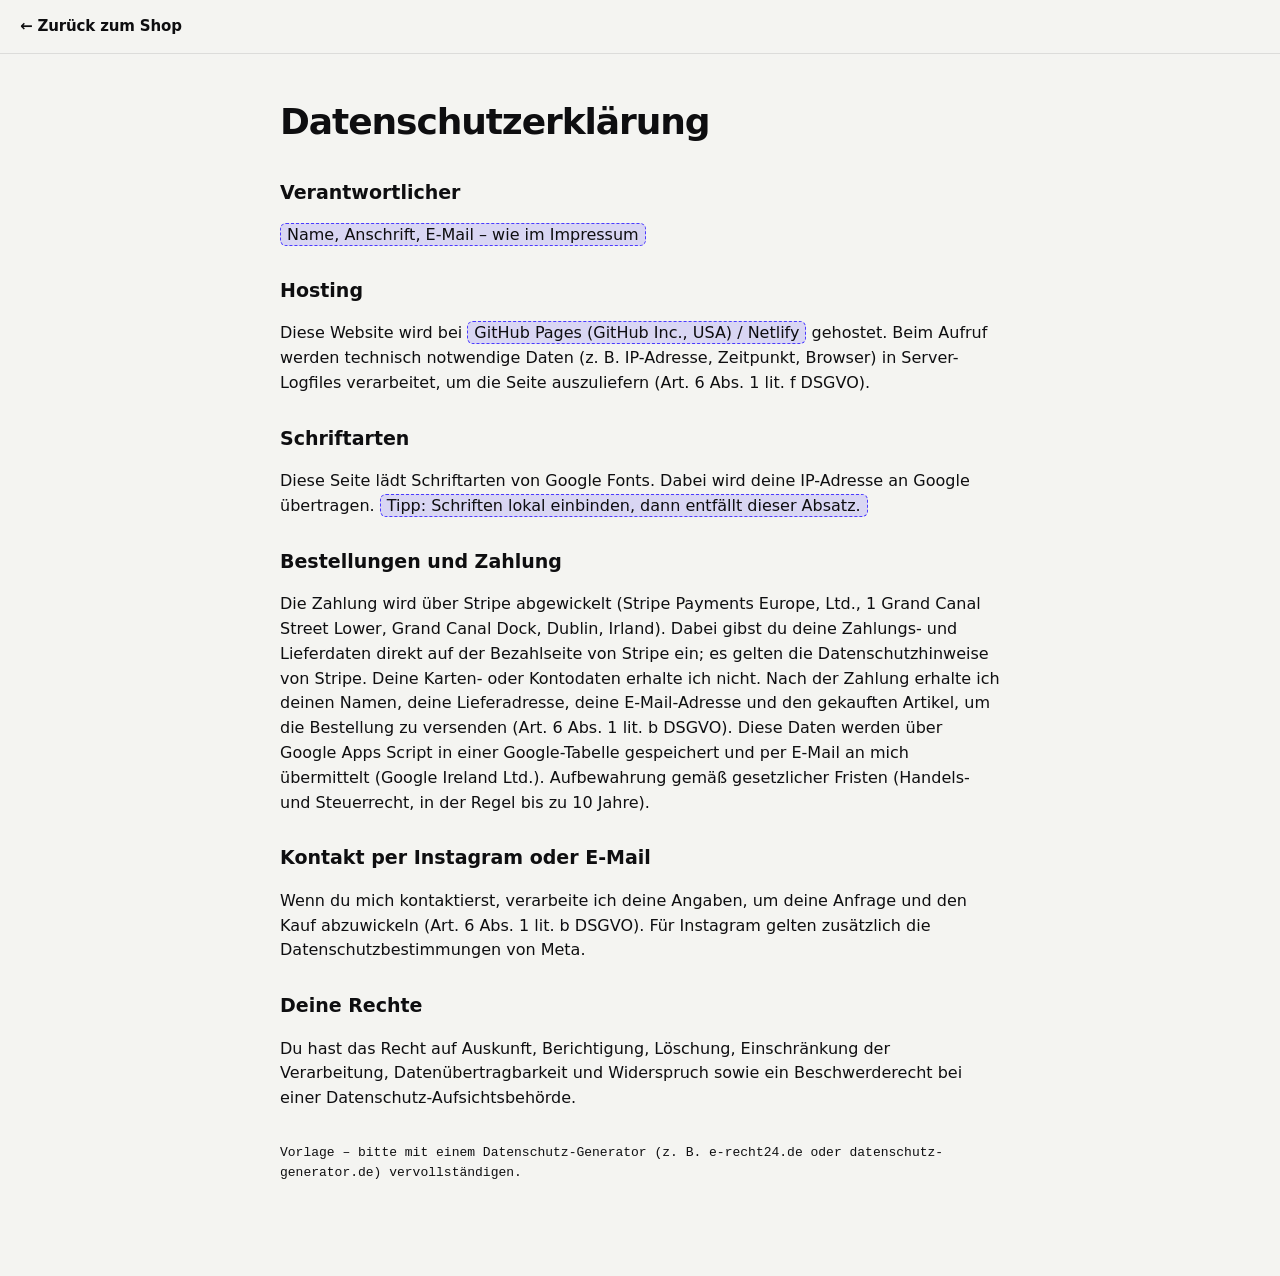
==== datenschutz.html @ ae018380 "Add files via upload" ====
<!doctype html>
<html lang="de"><head><meta charset="utf-8"><meta name="viewport" content="width=device-width, initial-scale=1">
<title>Datenschutz</title><meta name="robots" content="noindex">
<link rel="stylesheet" href="https://fonts.googleapis.com/css2?family=Bricolage+Grotesque:opsz,wght@12..96,800&family=IBM+Plex+Mono&family=IBM+Plex+Sans:wght@400;600&display=swap">
<link rel="stylesheet" href="style.css"></head><body>
<header class="top"><a class="logo" href="index.html">← Zurück zum Shop</a></header>
<main class="wrap legalpage">
<h1>Datenschutzerklärung</h1>
<h2>Verantwortlicher</h2>
<p><span class="todo">Name, Anschrift, E-Mail – wie im Impressum</span></p>
<h2>Hosting</h2>
<p>Diese Website wird bei <span class="todo">GitHub Pages (GitHub Inc., USA) / Netlify</span> gehostet. Beim Aufruf werden technisch notwendige Daten (z. B. IP-Adresse, Zeitpunkt, Browser) in Server-Logfiles verarbeitet, um die Seite auszuliefern (Art. 6 Abs. 1 lit. f DSGVO).</p>
<h2>Schriftarten</h2>
<p>Diese Seite lädt Schriftarten von Google Fonts. Dabei wird deine IP-Adresse an Google übertragen. <span class="todo">Tipp: Schriften lokal einbinden, dann entfällt dieser Absatz.</span></p>
<h2>Bestellungen und Zahlung</h2>
<p>Die Zahlung wird über Stripe abgewickelt (Stripe Payments Europe, Ltd., 1 Grand Canal Street Lower, Grand Canal Dock, Dublin, Irland). Dabei gibst du deine Zahlungs- und Lieferdaten direkt auf der Bezahlseite von Stripe ein; es gelten die Datenschutzhinweise von Stripe. Deine Karten- oder Kontodaten erhalte ich nicht. Nach der Zahlung erhalte ich deinen Namen, deine Lieferadresse, deine E-Mail-Adresse und den gekauften Artikel, um die Bestellung zu versenden (Art. 6 Abs. 1 lit. b DSGVO). Diese Daten werden über Google Apps Script in einer Google-Tabelle gespeichert und per E-Mail an mich übermittelt (Google Ireland Ltd.). Aufbewahrung gemäß gesetzlicher Fristen (Handels- und Steuerrecht, in der Regel bis zu 10 Jahre).</p>
<h2>Kontakt per Instagram oder E-Mail</h2>
<p>Wenn du mich kontaktierst, verarbeite ich deine Angaben, um deine Anfrage und den Kauf abzuwickeln (Art. 6 Abs. 1 lit. b DSGVO). Für Instagram gelten zusätzlich die Datenschutzbestimmungen von Meta.</p>
<h2>Deine Rechte</h2>
<p>Du hast das Recht auf Auskunft, Berichtigung, Löschung, Einschränkung der Verarbeitung, Datenübertragbarkeit und Widerspruch sowie ein Beschwerderecht bei einer Datenschutz-Aufsichtsbehörde.</p>
<p class="mono" style="margin-top:32px;font-size:13px">Vorlage – bitte mit einem Datenschutz-Generator (z. B. e-recht24.de oder datenschutz-generator.de) vervollständigen.</p></main></body></html>
---- style.css ----
/* Look: cleaner Drop-Store – große Bilder, breite Display-Schrift, Indigo als Akzent, hell & dunkel */
:root{
  --bg:#F4F4F1; --surface:#FFFFFF; --surface2:#EBEBE6; --ink:#0E0E10; --muted:#6B6B72;
  --line:rgba(14,14,16,.10); --accent:#4A3AFF; --accent-ink:#FFFFFF; --ok:#13804B; --bad:#D63A2F;
  --shadow:0 24px 60px -30px rgba(14,14,16,.35);
  --f-display:'Unbounded','Arial Black',system-ui,sans-serif;
  --f-body:'Manrope',system-ui,-apple-system,'Segoe UI',sans-serif;
  --f-mono:'JetBrains Mono',ui-monospace,Menlo,Consolas,monospace;
  --r:20px; color-scheme:light;
}
@media (prefers-color-scheme:dark){:root{
  --bg:#0B0B0D; --surface:#151518; --surface2:#1E1E22; --ink:#F2F2F0; --muted:#9B9BA3;
  --line:rgba(242,242,240,.10); --accent:#7B6DFF; --accent-ink:#0B0B0D; --ok:#3DD68C; --bad:#FF6B5E;
  --shadow:0 24px 60px -30px rgba(0,0,0,.8); color-scheme:dark}}

*{box-sizing:border-box}
[hidden]{display:none!important}
html{scroll-behavior:smooth}
body{margin:0;background:var(--bg);color:var(--ink);font-family:var(--f-body);font-size:16px;line-height:1.55;-webkit-font-smoothing:antialiased}
img{max-width:100%;display:block}
a{color:inherit}
button,input,select,textarea{font:inherit;color:inherit}
:focus-visible{outline:2px solid var(--accent);outline-offset:3px;border-radius:8px}
.mono{font-family:var(--f-mono)}
.wrap{max-width:1280px;margin:0 auto;padding-inline:20px}
h1,h2,h3{margin:0;text-wrap:balance}

/* ---------- Leiste ---------- */
.bar{position:sticky;top:0;z-index:20;display:flex;align-items:center;gap:20px;padding:12px 20px;padding-top:calc(12px + env(safe-area-inset-top,0px));
  background:color-mix(in srgb,var(--bg) 78%,transparent);backdrop-filter:saturate(1.6) blur(16px);-webkit-backdrop-filter:saturate(1.6) blur(16px);border-bottom:1px solid var(--line)}
.logo{font-family:var(--f-display);font-weight:800;font-size:17px;letter-spacing:-.01em;text-decoration:none;white-space:nowrap}
.links{display:flex;gap:22px;font-weight:600;font-size:14px;margin-left:auto}
.links a{text-decoration:none;color:var(--muted)} .links a:hover{color:var(--ink)}
.live{display:flex;align-items:center;gap:8px;font-family:var(--f-mono);font-size:12.5px;background:var(--surface);border:1px solid var(--line);padding:6px 12px;border-radius:99px;white-space:nowrap}
.live i{width:8px;height:8px;border-radius:50%;background:var(--ok);box-shadow:0 0 0 0 var(--ok);animation:pulse 2s infinite}
@keyframes pulse{0%{box-shadow:0 0 0 0 color-mix(in srgb,var(--ok) 60%,transparent)}100%{box-shadow:0 0 0 10px transparent}}

/* ---------- Hero ---------- */
.hero{max-width:1280px;margin:0 auto;padding:clamp(40px,8vw,96px) 20px 36px}
.kicker{font-size:12.5px;color:var(--muted);letter-spacing:.08em;text-transform:uppercase;margin:0 0 14px}
.hero h1{font-family:var(--f-display);font-weight:800;font-size:clamp(46px,11.5vw,168px);line-height:.88;letter-spacing:-.05em;overflow-wrap:anywhere}
.hero-row{display:flex;flex-wrap:wrap;gap:20px;justify-content:space-between;align-items:flex-end;margin-top:26px}
.slogan{font-size:clamp(17px,2vw,21px);max-width:40ch;margin:0;color:var(--muted)}
.cta{display:inline-flex;gap:10px;align-items:center;text-decoration:none;font-weight:700;background:var(--ink);color:var(--bg);padding:14px 22px;border-radius:99px;transition:transform .2s}
.cta:hover{transform:translateY(-2px)}

.ticker{overflow:hidden;border-block:1px solid var(--line);background:var(--surface);padding:12px 0}
.track{display:flex;gap:40px;width:max-content;animation:run 30s linear infinite;font-family:var(--f-display);font-weight:700;font-size:15px;letter-spacing:.02em;text-transform:uppercase}
.track span{display:flex;gap:40px;align-items:center}
.track b{color:var(--accent);font-weight:700}
@keyframes run{to{transform:translateX(-50%)}}

/* ---------- Filter ---------- */
.filterbar{position:sticky;top:calc(58px + env(safe-area-inset-top,0px));z-index:10;display:flex;flex-wrap:wrap;gap:12px;justify-content:space-between;align-items:center;
  padding:14px 0;margin-top:22px;background:var(--bg)}
.seg{display:flex;gap:4px;background:var(--surface2);padding:4px;border-radius:99px;overflow-x:auto;max-width:100%}
.seg button{border:0;background:transparent;padding:8px 16px;border-radius:99px;cursor:pointer;font-weight:600;font-size:14px;white-space:nowrap;color:var(--muted)}
.seg button[aria-pressed="true"]{background:var(--surface);color:var(--ink);box-shadow:0 2px 8px -2px rgba(0,0,0,.18)}
.fright{display:flex;flex-wrap:wrap;gap:10px;align-items:center}
.field{display:flex;align-items:center;gap:8px;font-size:13px;color:var(--muted);font-weight:600}
.field select{border:1px solid var(--line);background:var(--surface);border-radius:99px;padding:8px 12px;font-weight:600;color:var(--ink)}
.switch{display:flex;align-items:center;gap:8px;font-size:14px;font-weight:600;cursor:pointer}
.switch input{position:absolute;opacity:0;width:1px;height:1px}
.knob{width:40px;height:24px;border-radius:99px;background:var(--surface2);border:1px solid var(--line);position:relative;transition:background .2s}
.knob::after{content:"";position:absolute;top:2px;left:2px;width:18px;height:18px;border-radius:50%;background:var(--surface);box-shadow:0 1px 3px rgba(0,0,0,.3);transition:transform .2s}
.switch input:checked + .knob{background:var(--accent)}
.switch input:checked + .knob::after{transform:translateX(16px)}
.switch input:focus-visible + .knob{outline:2px solid var(--accent);outline-offset:2px}

/* ---------- Raster ---------- */
.grid{display:grid;grid-template-columns:repeat(auto-fill,minmax(250px,1fr));gap:28px 18px;padding:8px 0 80px}
.card{all:unset;cursor:pointer;display:flex;flex-direction:column;gap:12px;min-width:0}
.card:focus-visible{outline:2px solid var(--accent);outline-offset:6px;border-radius:var(--r)}
.media{position:relative;aspect-ratio:4/5;border-radius:var(--r);overflow:hidden;background:var(--surface2)}
.media img{position:absolute;inset:0;width:100%;height:100%;object-fit:cover;transition:opacity .45s,transform .6s cubic-bezier(.2,.7,.2,1)}
.media img.alt{opacity:0}
.card:hover .media img{transform:scale(1.04)}
.card:hover .media img.alt{opacity:1}
.pill{position:absolute;top:12px;left:12px;font-family:var(--f-mono);font-size:11.5px;font-weight:500;padding:5px 10px;border-radius:99px;background:var(--surface);color:var(--ink)}
.pill.new{background:var(--accent);color:var(--accent-ink)}
.card.sold .media img{filter:grayscale(1);opacity:.45}
.card.sold .pill{background:var(--ink);color:var(--bg)}
.size{position:absolute;bottom:12px;right:12px;font-family:var(--f-mono);font-size:12px;background:color-mix(in srgb,var(--surface) 85%,transparent);backdrop-filter:blur(8px);padding:5px 10px;border-radius:99px}
.meta{display:grid;grid-template-columns:1fr auto;gap:2px 12px;padding:0 4px}
.meta .b{grid-column:1/-1;font-size:12px;color:var(--muted);font-weight:600;text-transform:uppercase;letter-spacing:.06em}
.meta .t{font-weight:700;font-size:16px;line-height:1.3}
.meta .p{font-family:var(--f-display);font-weight:700;font-size:16px;white-space:nowrap}
.card.sold .meta .p{text-decoration:line-through;color:var(--muted)}
.empty{grid-column:1/-1;color:var(--muted);padding:40px 0}

/* ---------- Infos ---------- */
.info{display:grid;grid-template-columns:repeat(auto-fit,minmax(260px,1fr));gap:16px;padding-bottom:80px}
.info-card{background:var(--surface);border:1px solid var(--line);border-radius:var(--r);padding:24px}
.info-card .mono{font-size:12px;color:var(--accent)}
.info-card h3{font-family:var(--f-display);font-size:20px;font-weight:700;margin:8px 0 6px;letter-spacing:-.02em}
.info-card p{margin:0;color:var(--muted)}

/* ---------- Footer ---------- */
.foot{border-top:1px solid var(--line);padding-block:40px calc(40px + env(safe-area-inset-bottom,0px))}
.foot-in{display:flex;flex-wrap:wrap;gap:24px;justify-content:space-between;align-items:flex-end}
.foot-name{font-family:var(--f-display);font-weight:800;font-size:clamp(26px,4vw,40px);letter-spacing:-.04em}
.contact{display:flex;flex-wrap:wrap;gap:8px 20px;margin-top:10px;font-size:14px;color:var(--muted)}
.legal{display:flex;flex-wrap:wrap;gap:18px;font-size:14px;color:var(--muted)}

/* ---------- Drawer ---------- */
.scrim{position:fixed;inset:0;z-index:40;background:rgba(0,0,0,.45);animation:fade .25s}
.drawer{position:fixed;z-index:41;top:0;right:0;bottom:0;width:min(520px,100%);background:var(--surface);box-shadow:var(--shadow);display:flex;flex-direction:column;
  animation:slide .35s cubic-bezier(.2,.8,.2,1);padding-bottom:env(safe-area-inset-bottom,0px)}
@keyframes slide{from{transform:translateX(100%)}}
@keyframes fade{from{opacity:0}}
@media (max-width:640px){
  .drawer{top:auto;width:100%;max-height:92%;border-radius:24px 24px 0 0;animation-name:up}
  @keyframes up{from{transform:translateY(100%)}}
}
.d-head{display:flex;align-items:center;gap:10px;padding:14px 16px;border-bottom:1px solid var(--line)}
.d-step{flex:1;font-size:12px;color:var(--muted);text-transform:uppercase;letter-spacing:.08em}
.icon-btn{width:38px;height:38px;border-radius:50%;border:1px solid var(--line);background:var(--surface);cursor:pointer;font-size:16px}
.d-body{overflow-y:auto;padding:16px 20px 24px;flex:1}
.carousel{display:flex;gap:10px;overflow-x:auto;scroll-snap-type:x mandatory;border-radius:var(--r);scrollbar-width:none}
.carousel::-webkit-scrollbar{display:none}
.carousel img{flex:0 0 100%;aspect-ratio:4/5;object-fit:cover;border-radius:var(--r);scroll-snap-align:center;background:var(--surface2)}
.dots{display:flex;justify-content:center;gap:6px;margin:10px 0 4px;min-height:8px}
.dots i{width:6px;height:6px;border-radius:99px;background:var(--line);transition:width .2s,background .2s}
.dots i.on{width:18px;background:var(--ink)}
.d-brand{font-size:12px;color:var(--muted);text-transform:uppercase;letter-spacing:.08em;margin:12px 0 4px}
.drawer h2{font-family:var(--f-display);font-weight:700;font-size:26px;letter-spacing:-.03em;line-height:1.1}
.d-price{font-family:var(--f-display);font-weight:800;font-size:28px;margin:8px 0 14px}
.specs{display:grid;grid-template-columns:auto 1fr;gap:8px 18px;margin:0 0 14px;padding:14px;background:var(--surface2);border-radius:14px;font-size:15px}
.specs dt{color:var(--muted);font-weight:600}
.specs dd{margin:0;font-variant-numeric:tabular-nums}
.d-desc{color:var(--muted);margin:0 0 16px}
.d-actions{display:flex;flex-direction:column;gap:10px;position:sticky;bottom:-24px;background:var(--surface);padding:12px 0 4px}
.buy{display:flex;justify-content:center;align-items:center;gap:10px;width:100%;border:0;border-radius:99px;padding:16px 20px;background:var(--accent);color:var(--accent-ink);font-weight:700;font-size:16px;cursor:pointer;text-decoration:none;transition:transform .15s,filter .15s}
.buy:hover{filter:brightness(1.07)} .buy:active{transform:scale(.98)}
.buy.ghost{background:var(--surface2);color:var(--ink)}
.buy:disabled{opacity:.6;cursor:progress}
.soldbox{padding:14px 16px;border-radius:14px;background:var(--surface2);font-weight:600;text-align:center}

/* Checkout */
.mini{display:flex;gap:14px;align-items:center;padding:12px;background:var(--surface2);border-radius:16px;margin-bottom:16px}
.mini img{width:64px;height:80px;object-fit:cover;border-radius:10px}
.mini b{display:block;font-size:15px}
.mini span{font-size:13px;color:var(--muted)}
.f2{display:grid;grid-template-columns:1fr 2fr;gap:12px}
.inp{display:flex;flex-direction:column;gap:6px;font-size:13px;font-weight:600;color:var(--muted);min-width:0}
.inp.full{grid-column:1/-1}
.inp input,.inp select,.inp textarea{border:1px solid var(--line);background:var(--bg);border-radius:12px;padding:12px 14px;font-size:16px;font-weight:500;color:var(--ink);width:100%}
.inp input:focus,.inp select:focus,.inp textarea:focus{outline:none;border-color:var(--accent);box-shadow:0 0 0 3px color-mix(in srgb,var(--accent) 22%,transparent)}
.inp input.invalid{border-color:var(--bad)}
.hp{position:absolute;left:-9999px;width:1px;height:1px;overflow:hidden}
.sum{margin:18px 0 12px;padding:14px 0;border-block:1px solid var(--line);display:grid;grid-template-columns:1fr auto;gap:6px;font-size:15px}
.sum .tot{font-family:var(--f-display);font-weight:700;font-size:18px}
.agree{display:flex;gap:10px;align-items:flex-start;font-size:13.5px;color:var(--muted);margin-bottom:6px;cursor:pointer}
.agree input{width:18px;height:18px;accent-color:var(--accent);margin-top:2px;flex:none}
.err{color:var(--bad);font-size:14px;font-weight:600;min-height:20px;margin:0 0 8px}

.perks{list-style:none;padding:0;margin:0 0 16px;display:grid;gap:8px;font-size:14px;color:var(--muted)}
.perks li{display:flex;gap:10px}
.perks li::before{content:"✓";color:var(--ok);font-weight:700}
.hint{font-size:12.5px;color:var(--muted);margin:0 0 6px}
.paybox{background:#FFFFFF;border-radius:16px;padding:14px;min-height:60px}
.paybox.off{opacity:.45;pointer-events:none;filter:grayscale(.6)}
.demo-btn{width:100%;border:0;border-radius:99px;padding:14px;background:#FFC439;color:#111;font-weight:800;cursor:pointer;font-size:16px}
.demo-note{font-size:12.5px;color:#555;text-align:center;margin:8px 0 0}

/* Danke */
.done{text-align:center;padding-top:40px}
.check-big{width:76px;height:76px;margin:0 auto 18px;border-radius:50%;background:var(--accent);color:var(--accent-ink);display:grid;place-items:center;font-size:38px;animation:pop .5s cubic-bezier(.2,1.6,.4,1)}
@keyframes pop{from{transform:scale(.3);opacity:0}}
.done p{color:var(--muted);max-width:40ch;margin:10px auto 18px}
.ordercard{text-align:left;background:var(--surface2);border-radius:16px;padding:16px;margin-bottom:18px;font-size:15px;display:grid;gap:6px}
.ordercard .mono{font-size:13px}

.toast{position:fixed;left:50%;bottom:calc(24px + env(safe-area-inset-bottom,0px));transform:translate(-50%,40px);opacity:0;z-index:60;background:var(--ink);color:var(--bg);padding:12px 18px;border-radius:99px;font-weight:600;font-size:14px;transition:all .3s;pointer-events:none;max-width:calc(100% - 32px)}
.toast.show{transform:translate(-50%,0);opacity:1}

/* Rechtstexte (impressum.html usw.) */
.top{position:sticky;top:0;z-index:10;padding:14px 20px;border-bottom:1px solid var(--line);background:var(--bg)}
.top .logo{font-size:15px}
.legalpage{max-width:760px;padding-block:40px 80px}
.legalpage h1{font-family:var(--f-display);font-size:36px;letter-spacing:-.03em;margin-bottom:16px}
.legalpage h2{font-family:var(--f-display);font-size:19px;margin:28px 0 8px}
.todo{background:color-mix(in srgb,var(--accent) 16%,transparent);border:1px dashed var(--accent);padding:1px 6px;border-radius:6px}

@media (max-width:720px){.links{display:none}.live{margin-left:auto}.filterbar{position:static}.f2{grid-template-columns:1fr 1.6fr}}
@media (prefers-reduced-motion:reduce){*{animation:none!important;transition:none!important}html{scroll-behavior:auto}}
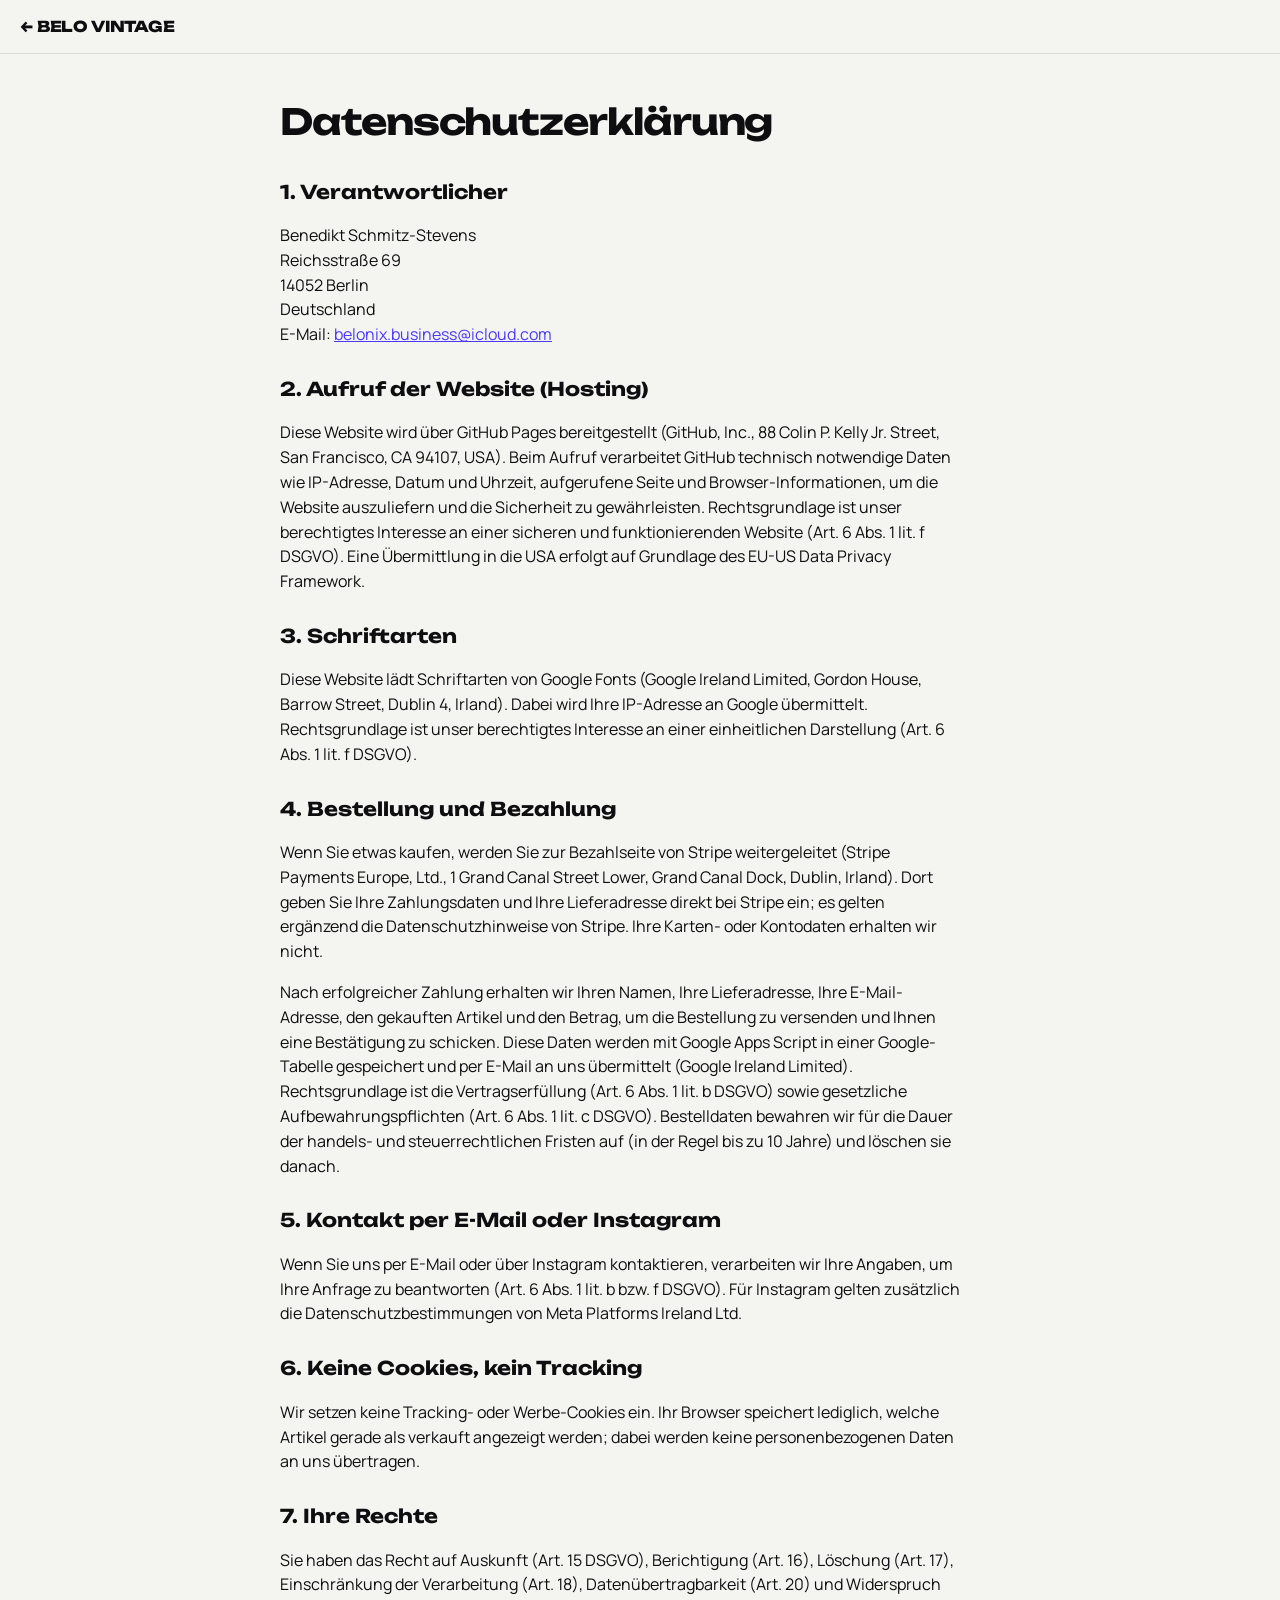
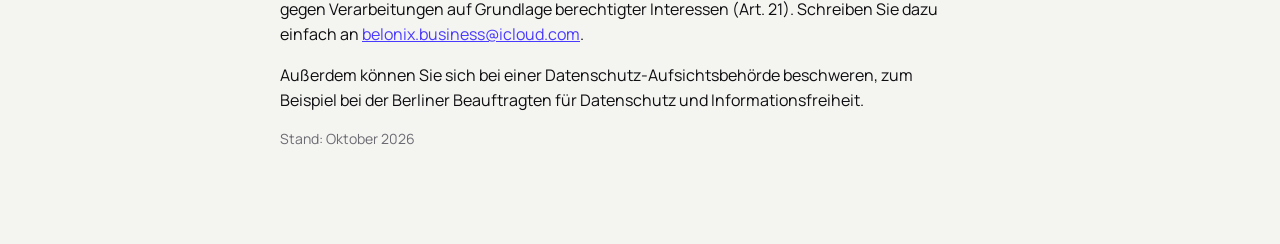
==== commit 46e96dc2: "Add files via upload" ====
--- a/datenschutz.html
+++ b/datenschutz.html
@@ -1,21 +1,28 @@
 <!doctype html>
-<html lang="de"><head><meta charset="utf-8"><meta name="viewport" content="width=device-width, initial-scale=1">
-<title>Datenschutz</title><meta name="robots" content="noindex">
-<link rel="stylesheet" href="https://fonts.googleapis.com/css2?family=Bricolage+Grotesque:opsz,wght@12..96,800&family=IBM+Plex+Mono&family=IBM+Plex+Sans:wght@400;600&display=swap">
-<link rel="stylesheet" href="style.css"></head><body>
-<header class="top"><a class="logo" href="index.html">← Zurück zum Shop</a></header>
+<html lang="de"><head><meta charset="utf-8"><meta name="viewport" content="width=device-width, initial-scale=1, viewport-fit=cover">
+<title>Datenschutz – BELO VINTAGE</title><meta name="robots" content="noindex">
+<link rel="stylesheet" href="https://fonts.googleapis.com/css2?family=Unbounded:wght@700;800&family=Manrope:wght@400;500;600;700&family=JetBrains+Mono:wght@400;500&display=swap">
+<link rel="stylesheet" href="style.css">
+<style>.legalpage p,.legalpage li{max-width:68ch;color:var(--ink)} .legalpage .muted{color:var(--muted);font-size:14px} .box{background:var(--surface);border:1px solid var(--line);border-radius:16px;padding:18px 20px;margin:12px 0} .legalpage a{color:var(--accent)}</style>
+</head><body>
+<header class="top"><a class="logo" href="index.html">← BELO VINTAGE</a></header>
 <main class="wrap legalpage">
 <h1>Datenschutzerklärung</h1>
-<h2>Verantwortlicher</h2>
-<p><span class="todo">Name, Anschrift, E-Mail – wie im Impressum</span></p>
-<h2>Hosting</h2>
-<p>Diese Website wird bei <span class="todo">GitHub Pages (GitHub Inc., USA) / Netlify</span> gehostet. Beim Aufruf werden technisch notwendige Daten (z. B. IP-Adresse, Zeitpunkt, Browser) in Server-Logfiles verarbeitet, um die Seite auszuliefern (Art. 6 Abs. 1 lit. f DSGVO).</p>
-<h2>Schriftarten</h2>
-<p>Diese Seite lädt Schriftarten von Google Fonts. Dabei wird deine IP-Adresse an Google übertragen. <span class="todo">Tipp: Schriften lokal einbinden, dann entfällt dieser Absatz.</span></p>
-<h2>Bestellungen und Zahlung</h2>
-<p>Die Zahlung wird über Stripe abgewickelt (Stripe Payments Europe, Ltd., 1 Grand Canal Street Lower, Grand Canal Dock, Dublin, Irland). Dabei gibst du deine Zahlungs- und Lieferdaten direkt auf der Bezahlseite von Stripe ein; es gelten die Datenschutzhinweise von Stripe. Deine Karten- oder Kontodaten erhalte ich nicht. Nach der Zahlung erhalte ich deinen Namen, deine Lieferadresse, deine E-Mail-Adresse und den gekauften Artikel, um die Bestellung zu versenden (Art. 6 Abs. 1 lit. b DSGVO). Diese Daten werden über Google Apps Script in einer Google-Tabelle gespeichert und per E-Mail an mich übermittelt (Google Ireland Ltd.). Aufbewahrung gemäß gesetzlicher Fristen (Handels- und Steuerrecht, in der Regel bis zu 10 Jahre).</p>
-<h2>Kontakt per Instagram oder E-Mail</h2>
-<p>Wenn du mich kontaktierst, verarbeite ich deine Angaben, um deine Anfrage und den Kauf abzuwickeln (Art. 6 Abs. 1 lit. b DSGVO). Für Instagram gelten zusätzlich die Datenschutzbestimmungen von Meta.</p>
-<h2>Deine Rechte</h2>
-<p>Du hast das Recht auf Auskunft, Berichtigung, Löschung, Einschränkung der Verarbeitung, Datenübertragbarkeit und Widerspruch sowie ein Beschwerderecht bei einer Datenschutz-Aufsichtsbehörde.</p>
-<p class="mono" style="margin-top:32px;font-size:13px">Vorlage – bitte mit einem Datenschutz-Generator (z. B. e-recht24.de oder datenschutz-generator.de) vervollständigen.</p></main></body></html>
+<h2>1. Verantwortlicher</h2>
+<p>Benedikt Schmitz-Stevens<br>Reichsstraße 69<br>14052 Berlin<br>Deutschland<br>E-Mail: <a href="mailto:belonix.business@icloud.com">belonix.business@icloud.com</a></p>
+<h2>2. Aufruf der Website (Hosting)</h2>
+<p>Diese Website wird über GitHub Pages bereitgestellt (GitHub, Inc., 88 Colin P. Kelly Jr. Street, San Francisco, CA 94107, USA). Beim Aufruf verarbeitet GitHub technisch notwendige Daten wie IP-Adresse, Datum und Uhrzeit, aufgerufene Seite und Browser-Informationen, um die Website auszuliefern und die Sicherheit zu gewährleisten. Rechtsgrundlage ist unser berechtigtes Interesse an einer sicheren und funktionierenden Website (Art. 6 Abs. 1 lit. f DSGVO). Eine Übermittlung in die USA erfolgt auf Grundlage des EU-US Data Privacy Framework.</p>
+<h2>3. Schriftarten</h2>
+<p>Diese Website lädt Schriftarten von Google Fonts (Google Ireland Limited, Gordon House, Barrow Street, Dublin 4, Irland). Dabei wird Ihre IP-Adresse an Google übermittelt. Rechtsgrundlage ist unser berechtigtes Interesse an einer einheitlichen Darstellung (Art. 6 Abs. 1 lit. f DSGVO).</p>
+<h2>4. Bestellung und Bezahlung</h2>
+<p>Wenn Sie etwas kaufen, werden Sie zur Bezahlseite von Stripe weitergeleitet (Stripe Payments Europe, Ltd., 1 Grand Canal Street Lower, Grand Canal Dock, Dublin, Irland). Dort geben Sie Ihre Zahlungsdaten und Ihre Lieferadresse direkt bei Stripe ein; es gelten ergänzend die Datenschutzhinweise von Stripe. Ihre Karten- oder Kontodaten erhalten wir nicht.</p>
+<p>Nach erfolgreicher Zahlung erhalten wir Ihren Namen, Ihre Lieferadresse, Ihre E-Mail-Adresse, den gekauften Artikel und den Betrag, um die Bestellung zu versenden und Ihnen eine Bestätigung zu schicken. Diese Daten werden mit Google Apps Script in einer Google-Tabelle gespeichert und per E-Mail an uns übermittelt (Google Ireland Limited). Rechtsgrundlage ist die Vertragserfüllung (Art. 6 Abs. 1 lit. b DSGVO) sowie gesetzliche Aufbewahrungspflichten (Art. 6 Abs. 1 lit. c DSGVO). Bestelldaten bewahren wir für die Dauer der handels- und steuerrechtlichen Fristen auf (in der Regel bis zu 10 Jahre) und löschen sie danach.</p>
+<h2>5. Kontakt per E-Mail oder Instagram</h2>
+<p>Wenn Sie uns per E-Mail oder über Instagram kontaktieren, verarbeiten wir Ihre Angaben, um Ihre Anfrage zu beantworten (Art. 6 Abs. 1 lit. b bzw. f DSGVO). Für Instagram gelten zusätzlich die Datenschutzbestimmungen von Meta Platforms Ireland Ltd.</p>
+<h2>6. Keine Cookies, kein Tracking</h2>
+<p>Wir setzen keine Tracking- oder Werbe-Cookies ein. Ihr Browser speichert lediglich, welche Artikel gerade als verkauft angezeigt werden; dabei werden keine personenbezogenen Daten an uns übertragen.</p>
+<h2>7. Ihre Rechte</h2>
+<p>Sie haben das Recht auf Auskunft (Art. 15 DSGVO), Berichtigung (Art. 16), Löschung (Art. 17), Einschränkung der Verarbeitung (Art. 18), Datenübertragbarkeit (Art. 20) und Widerspruch gegen Verarbeitungen auf Grundlage berechtigter Interessen (Art. 21). Schreiben Sie dazu einfach an <a href="mailto:belonix.business@icloud.com">belonix.business@icloud.com</a>.</p>
+<p>Außerdem können Sie sich bei einer Datenschutz-Aufsichtsbehörde beschweren, zum Beispiel bei der Berliner Beauftragten für Datenschutz und Informationsfreiheit.</p>
+<p class="muted">Stand: Oktober 2026</p>
+</main></body></html>
--- a/style.css
+++ b/style.css
@@ -119,6 +119,21 @@
 .carousel{display:flex;gap:10px;overflow-x:auto;scroll-snap-type:x mandatory;border-radius:var(--r);scrollbar-width:none}
 .carousel::-webkit-scrollbar{display:none}
 .carousel img{flex:0 0 100%;aspect-ratio:4/5;object-fit:cover;border-radius:var(--r);scroll-snap-align:center;background:var(--surface2)}
+.gal{position:relative}
+.carousel{cursor:pointer}
+.gnav{position:absolute;top:50%;transform:translateY(-50%);width:44px;height:44px;border-radius:50%;border:0;cursor:pointer;
+  background:color-mix(in srgb,var(--surface) 88%,transparent);backdrop-filter:blur(8px);color:var(--ink);font-size:26px;line-height:1;
+  box-shadow:0 6px 18px -6px rgba(0,0,0,.35);display:grid;place-items:center;transition:opacity .2s,transform .2s}
+.gnav.prev{left:10px}.gnav.next{right:10px}
+.gnav:hover{transform:translateY(-50%) scale(1.06)}
+.gnav:disabled{opacity:0;pointer-events:none}
+.gcount{position:absolute;right:12px;bottom:12px;font-size:12px;padding:4px 10px;border-radius:99px;background:color-mix(in srgb,var(--surface) 88%,transparent);backdrop-filter:blur(8px)}
+.thumbs{display:flex;gap:8px;margin:10px 0 4px;overflow-x:auto;scrollbar-width:none;padding:2px}
+.thumbs::-webkit-scrollbar{display:none}
+.thumbs button{flex:0 0 58px;height:72px;padding:0;border-radius:10px;overflow:hidden;border:2px solid transparent;cursor:pointer;background:var(--surface2);opacity:.65;transition:opacity .2s,border-color .2s}
+.thumbs button[aria-current="true"]{border-color:var(--accent);opacity:1}
+.thumbs button:hover{opacity:1}
+.thumbs img{width:100%;height:100%;object-fit:cover;display:block}
 .dots{display:flex;justify-content:center;gap:6px;margin:10px 0 4px;min-height:8px}
 .dots i{width:6px;height:6px;border-radius:99px;background:var(--line);transition:width .2s,background .2s}
 .dots i.on{width:18px;background:var(--ink)}
